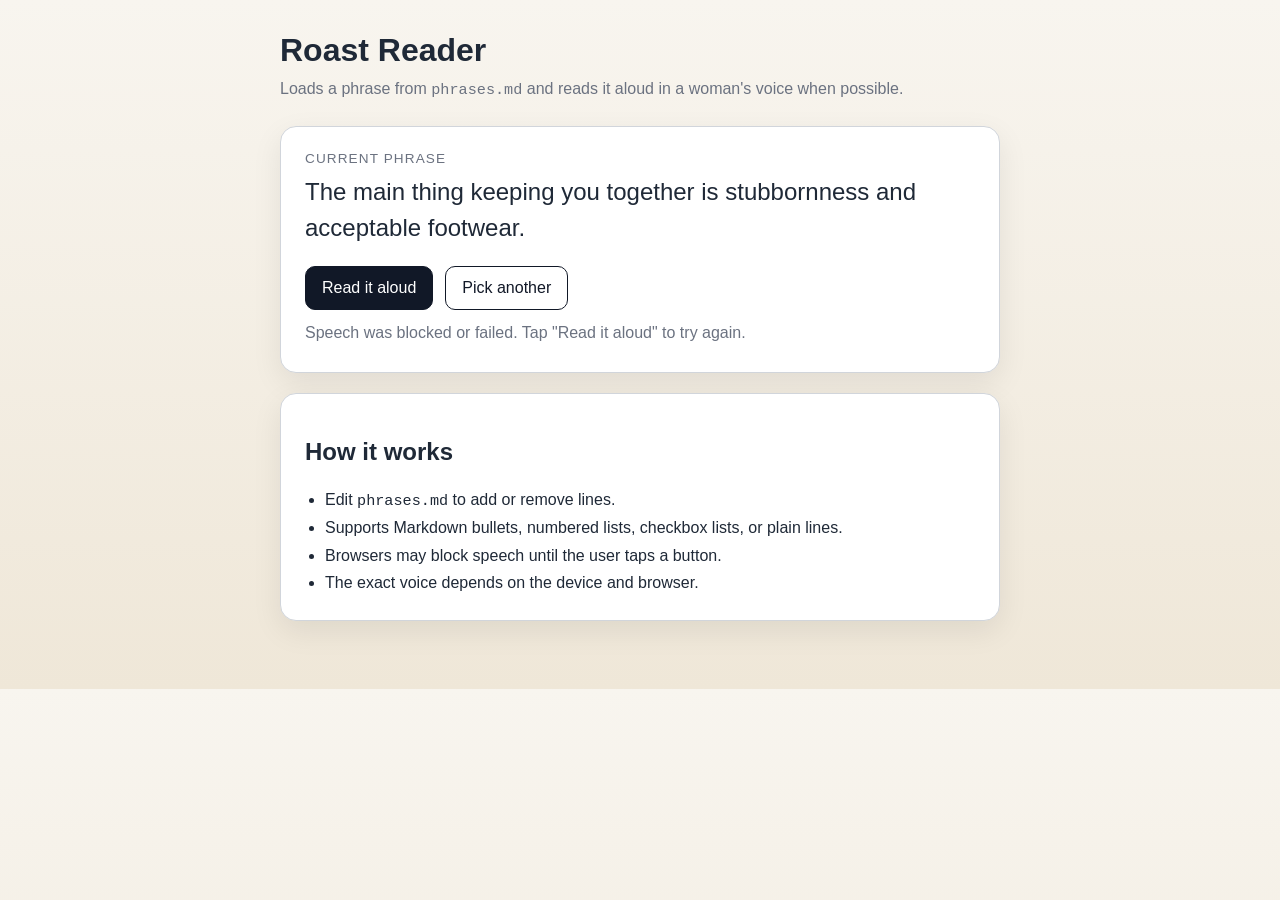
==== index.html @ 1a9cc528 "Initial commit: old person roast site" ====
<!DOCTYPE html>
<html lang="en">
<head>
  <meta charset="UTF-8">
  <meta name="viewport" content="width=device-width, initial-scale=1.0">
  <title>Roast Reader</title>
  <link rel="stylesheet" href="styles.css">
</head>
<body>
  <main class="container">
    <h1>Roast Reader</h1>
    <p class="subtitle">Loads a phrase from <code>phrases.md</code> and reads it aloud in a woman's voice when possible.</p>

    <section class="card">
      <p class="label">Current phrase</p>
      <blockquote id="phraseDisplay">Loading phrase...</blockquote>
      <div class="actions">
        <button type="button" id="speakButton">Read it aloud</button>
        <button type="button" id="nextButton">Pick another</button>
      </div>
      <p id="status" class="status" aria-live="polite"></p>
    </section>

    <section class="card notes">
      <h2>How it works</h2>
      <ul>
        <li>Edit <code>phrases.md</code> to add or remove lines.</li>
        <li>Supports Markdown bullets, numbered lists, checkbox lists, or plain lines.</li>
        <li>Browsers may block speech until the user taps a button.</li>
        <li>The exact voice depends on the device and browser.</li>
      </ul>
    </section>
  </main>

  <script src="script.js"></script>
</body>
</html>
---- styles.css ----
:root {
  color-scheme: light;
  --bg: #f4f1ea;
  --card: #ffffff;
  --text: #1f2937;
  --muted: #6b7280;
  --border: #d1d5db;
  --shadow: 0 10px 30px rgba(0, 0, 0, 0.08);
}

* {
  box-sizing: border-box;
}

body {
  margin: 0;
  font-family: Arial, Helvetica, sans-serif;
  background: linear-gradient(180deg, #f8f5ef 0%, #efe7d8 100%);
  color: var(--text);
}

.container {
  max-width: 760px;
  margin: 0 auto;
  padding: 32px 20px 48px;
}

h1 {
  margin: 0 0 8px;
  font-size: 2rem;
}

.subtitle {
  margin: 0 0 24px;
  color: var(--muted);
  line-height: 1.5;
}

.card {
  background: var(--card);
  border: 1px solid var(--border);
  border-radius: 16px;
  padding: 24px;
  box-shadow: var(--shadow);
  margin-bottom: 20px;
}

.label {
  margin: 0 0 8px;
  font-size: 0.85rem;
  text-transform: uppercase;
  letter-spacing: 0.08em;
  color: var(--muted);
}

blockquote {
  margin: 0 0 20px;
  font-size: 1.5rem;
  line-height: 1.5;
}

.actions {
  display: flex;
  gap: 12px;
  flex-wrap: wrap;
}

button {
  appearance: none;
  border: 1px solid #111827;
  background: #111827;
  color: #ffffff;
  padding: 12px 16px;
  border-radius: 10px;
  font-size: 1rem;
  cursor: pointer;
}

button:hover {
  opacity: 0.92;
}

button:last-child {
  background: #ffffff;
  color: #111827;
}

.status {
  min-height: 1.5em;
  margin: 14px 0 0;
  color: var(--muted);
}

.notes ul {
  margin: 0;
  padding-left: 20px;
  line-height: 1.7;
}

code {
  font-family: "SFMono-Regular", Consolas, "Liberation Mono", Menlo, monospace;
  font-size: 0.95em;
}
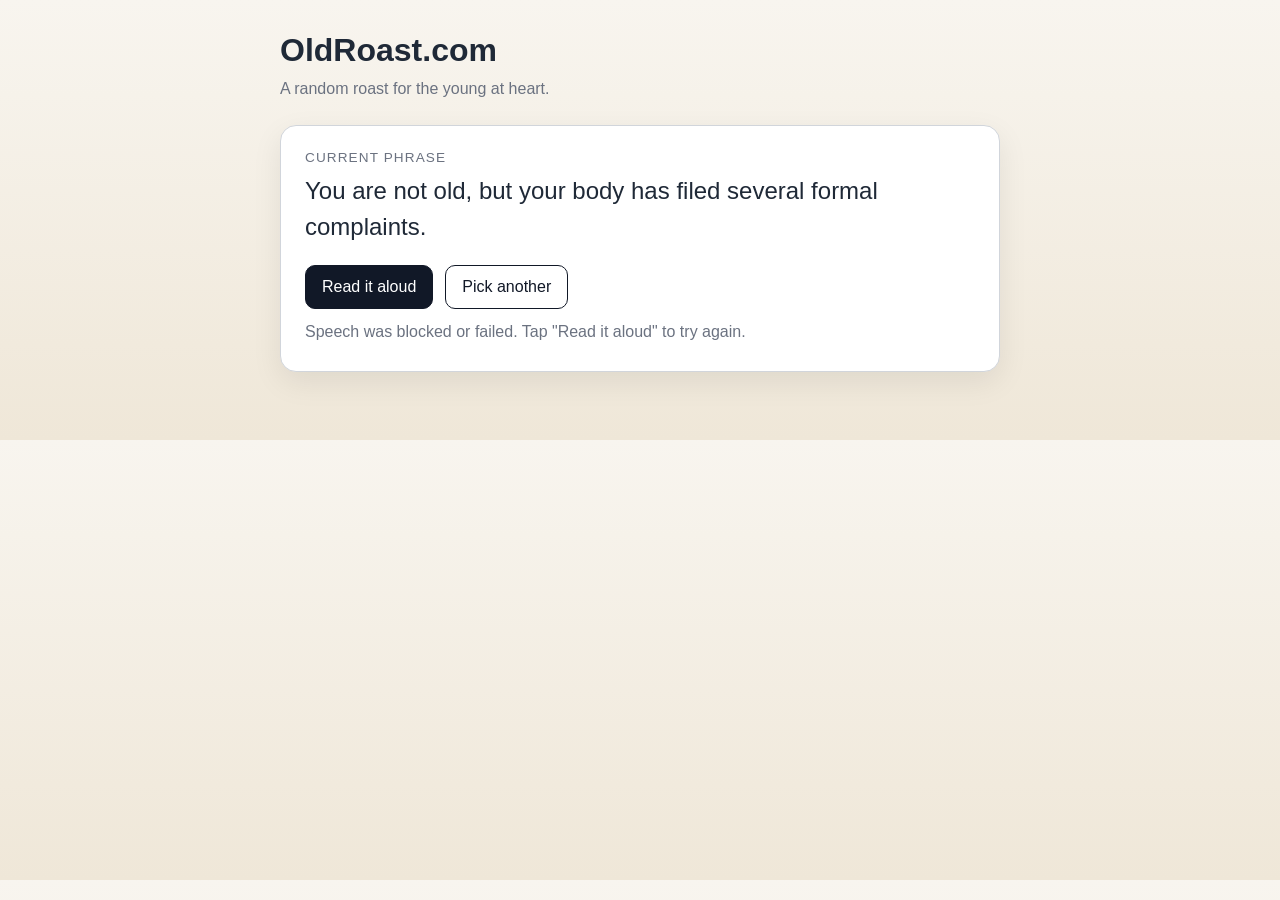
==== commit c25e85c2: "Rebrand to oldroast.com, remove technical info" ====
--- a/index.html
+++ b/index.html
@@ -3,13 +3,13 @@
 <head>
   <meta charset="UTF-8">
   <meta name="viewport" content="width=device-width, initial-scale=1.0">
-  <title>Roast Reader</title>
+  <title>OldRoast.com</title>
   <link rel="stylesheet" href="styles.css">
 </head>
 <body>
   <main class="container">
-    <h1>Roast Reader</h1>
-    <p class="subtitle">Loads a phrase from <code>phrases.md</code> and reads it aloud in a woman's voice when possible.</p>
+    <h1>OldRoast.com</h1>
+    <p class="subtitle">A random roast for the young at heart.</p>
 
     <section class="card">
       <p class="label">Current phrase</p>
@@ -21,15 +21,7 @@
       <p id="status" class="status" aria-live="polite"></p>
     </section>
 
-    <section class="card notes">
-      <h2>How it works</h2>
-      <ul>
-        <li>Edit <code>phrases.md</code> to add or remove lines.</li>
-        <li>Supports Markdown bullets, numbered lists, checkbox lists, or plain lines.</li>
-        <li>Browsers may block speech until the user taps a button.</li>
-        <li>The exact voice depends on the device and browser.</li>
-      </ul>
-    </section>
+    <!-- Site info removed for production -->
   </main>
 
   <script src="script.js"></script>
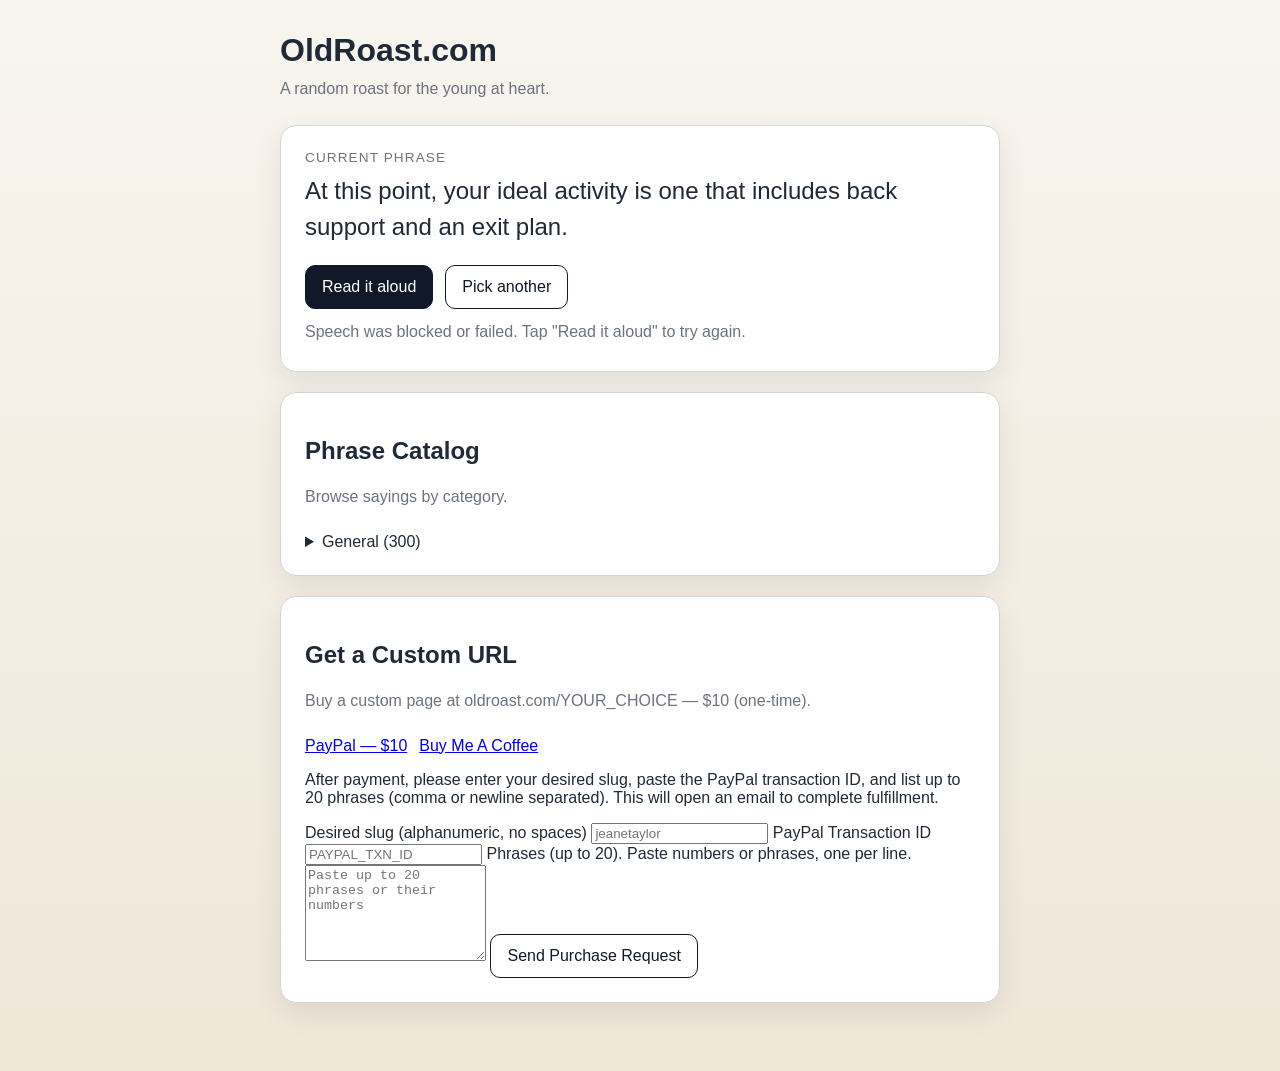
==== commit 033559dc: "Add categorized collapsible phrase catalog, PayPal/BuyMeACoffee buttons, and purchase form; update s" ====
--- a/index.html
+++ b/index.html
@@ -21,6 +21,34 @@
       <p id="status" class="status" aria-live="polite"></p>
     </section>
 
+    <section class="card">
+      <h2>Phrase Catalog</h2>
+      <p class="subtitle">Browse sayings by category.</p>
+      <div id="phrasesList"></div>
+    </section>
+
+    <section class="card">
+      <h2>Get a Custom URL</h2>
+      <p class="subtitle">Buy a custom page at oldroast.com/YOUR_CHOICE — $10 (one-time).</p>
+      <div class="actions">
+        <a class="button" href="https://www.paypal.me/YourPayPalName/10" target="_blank" rel="noopener">PayPal — $10</a>
+        <a class="button" href="https://www.buymeacoffee.com/YourName" target="_blank" rel="noopener">Buy Me A Coffee</a>
+      </div>
+      <p class="muted">After payment, please enter your desired slug, paste the PayPal transaction ID, and list up to 20 phrases (comma or newline separated). This will open an email to complete fulfillment.</p>
+      <form id="purchaseForm">
+        <label for="slug">Desired slug (alphanumeric, no spaces)</label>
+        <input id="slug" name="slug" type="text" required placeholder="jeanetaylor">
+
+        <label for="txn">PayPal Transaction ID</label>
+        <input id="txn" name="txn" type="text" required placeholder="PAYPAL_TXN_ID">
+
+        <label for="choices">Phrases (up to 20). Paste numbers or phrases, one per line.</label>
+        <textarea id="choices" name="choices" rows="6" placeholder="Paste up to 20 phrases or their numbers"></textarea>
+
+        <button type="submit">Send Purchase Request</button>
+      </form>
+    </section>
+
     <!-- Site info removed for production -->
   </main>
 
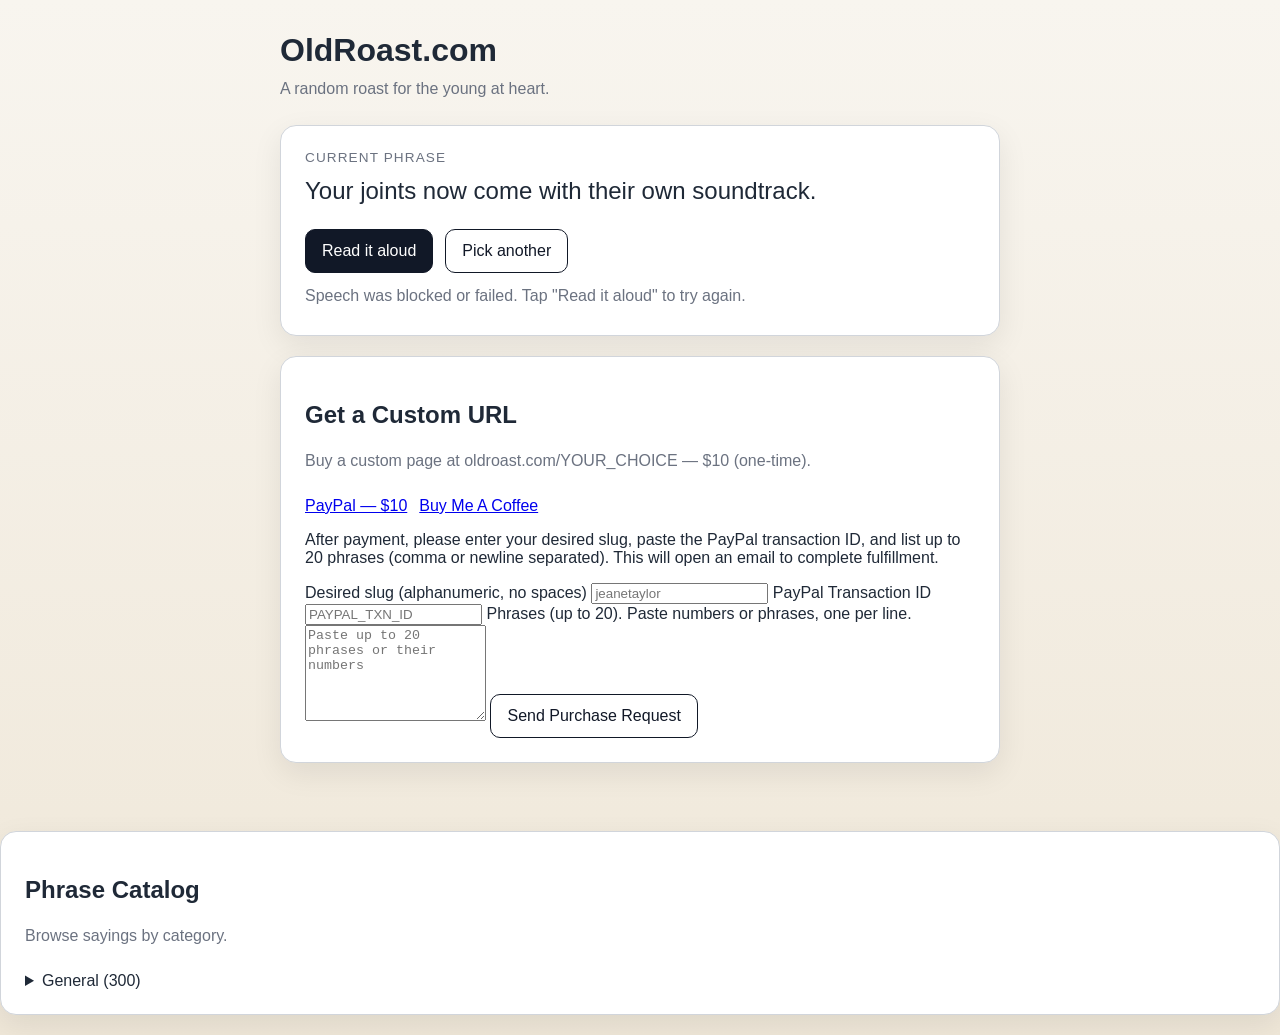
==== commit 5cfaad52: "Move Phrase Catalog section to the end of the homepage (minor UI touchup)" ====
--- a/index.html
+++ b/index.html
@@ -20,13 +20,6 @@
       </div>
       <p id="status" class="status" aria-live="polite"></p>
     </section>
-
-    <section class="card">
-      <h2>Phrase Catalog</h2>
-      <p class="subtitle">Browse sayings by category.</p>
-      <div id="phrasesList"></div>
-    </section>
-
     <section class="card">
       <h2>Get a Custom URL</h2>
       <p class="subtitle">Buy a custom page at oldroast.com/YOUR_CHOICE — $10 (one-time).</p>
@@ -49,9 +42,16 @@
       </form>
     </section>
 
+    <!-- Phrase catalog moved to bottom of page -->
+
     <!-- Site info removed for production -->
   </main>
 
   <script src="script.js"></script>
+  <section class="card">
+    <h2>Phrase Catalog</h2>
+    <p class="subtitle">Browse sayings by category.</p>
+    <div id="phrasesList"></div>
+  </section>
 </body>
 </html>
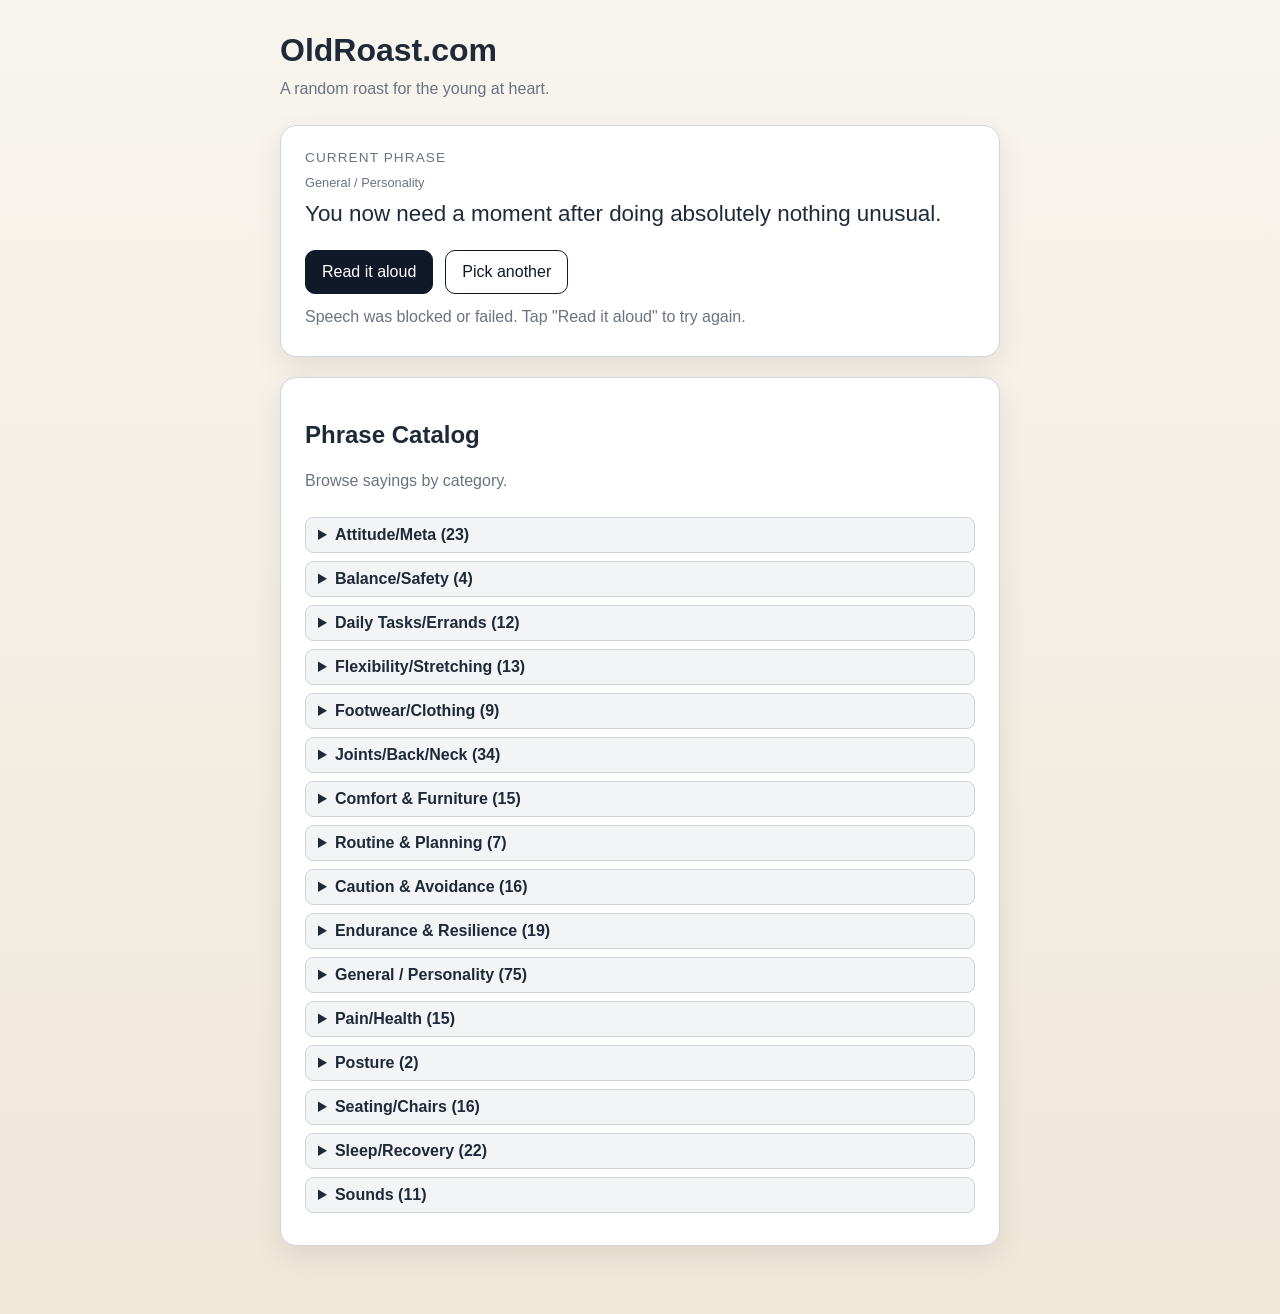
==== commit 32764e06: "Remove PayPal; improve phrase loading, categorized phrases, play buttons and CSS fixes" ====
--- a/index.html
+++ b/index.html
@@ -20,38 +20,17 @@
       </div>
       <p id="status" class="status" aria-live="polite"></p>
     </section>
+
     <section class="card">
-      <h2>Get a Custom URL</h2>
-      <p class="subtitle">Buy a custom page at oldroast.com/YOUR_CHOICE — $10 (one-time).</p>
-      <div class="actions">
-        <a class="button" href="https://www.paypal.me/YourPayPalName/10" target="_blank" rel="noopener">PayPal — $10</a>
-        <a class="button" href="https://www.buymeacoffee.com/YourName" target="_blank" rel="noopener">Buy Me A Coffee</a>
-      </div>
-      <p class="muted">After payment, please enter your desired slug, paste the PayPal transaction ID, and list up to 20 phrases (comma or newline separated). This will open an email to complete fulfillment.</p>
-      <form id="purchaseForm">
-        <label for="slug">Desired slug (alphanumeric, no spaces)</label>
-        <input id="slug" name="slug" type="text" required placeholder="jeanetaylor">
-
-        <label for="txn">PayPal Transaction ID</label>
-        <input id="txn" name="txn" type="text" required placeholder="PAYPAL_TXN_ID">
-
-        <label for="choices">Phrases (up to 20). Paste numbers or phrases, one per line.</label>
-        <textarea id="choices" name="choices" rows="6" placeholder="Paste up to 20 phrases or their numbers"></textarea>
-
-        <button type="submit">Send Purchase Request</button>
-      </form>
+      <h2>Phrase Catalog</h2>
+      <p class="subtitle">Browse sayings by category.</p>
+      <div id="phrasesList"></div>
     </section>
-
-    <!-- Phrase catalog moved to bottom of page -->
 
     <!-- Site info removed for production -->
   </main>
 
   <script src="script.js"></script>
-  <section class="card">
-    <h2>Phrase Catalog</h2>
-    <p class="subtitle">Browse sayings by category.</p>
-    <div id="phrasesList"></div>
-  </section>
+
 </body>
 </html>
--- a/styles.css
+++ b/styles.css
@@ -101,3 +101,69 @@
   font-family: "SFMono-Regular", Consolas, "Liberation Mono", Menlo, monospace;
   font-size: 0.95em;
 }
+
+/* Site button style for anchors used as buttons */
+.button {
+  display: inline-block;
+  text-decoration: none;
+  padding: 10px 14px;
+  border-radius: 10px;
+  background: #111827;
+  color: #ffffff;
+  border: 1px solid rgba(0,0,0,0.08);
+}
+
+/* Form styles */
+form label {
+  display: block;
+  margin: 12px 0 6px;
+  font-weight: 600;
+}
+
+input[type="text"], textarea {
+  width: 100%;
+  padding: 10px 12px;
+  border: 1px solid var(--border);
+  border-radius: 8px;
+  font-size: 1rem;
+  background: #fbfbfb;
+  color: var(--text);
+}
+
+textarea { resize: vertical; }
+
+/* Hidden state for the purchase form until payment is confirmed */
+.hidden { display: none !important; }
+
+/* Catalog details styling */
+details { margin: 8px 0; }
+summary {
+  cursor: pointer;
+  font-weight: 700;
+  padding: 8px 12px;
+  border-radius: 8px;
+  background: #f3f4f6;
+  border: 1px solid var(--border);
+}
+
+@media (max-width: 520px) {
+  .container { padding: 20px 14px; }
+  h1 { font-size: 1.5rem; }
+  blockquote { font-size: 1.2rem; }
+  .actions { flex-direction: column; }
+}
+
+/* small category label above phrases */
+.phrase-category {
+  font-size: 0.8rem;
+  color: var(--muted);
+  margin-bottom: 6px;
+}
+.phrase-text { font-size: 1.4rem; line-height: 1.4; }
+
+/* Catalog list item layout and play button */
+details ul { list-style: none; margin: 8px 0 0; padding: 0; }
+details ul li { display: flex; align-items: center; justify-content: space-between; padding: 6px 8px; border-bottom: 1px dashed #eee; }
+.phrase-item-text { flex: 1 1 auto; margin-right: 10px; }
+.play-phrase { flex: 0 0 auto; border: none; background: #111827; color: #fff; padding: 6px 10px; border-radius: 8px; cursor: pointer; }
+.play-phrase:hover { opacity: 0.9; }
